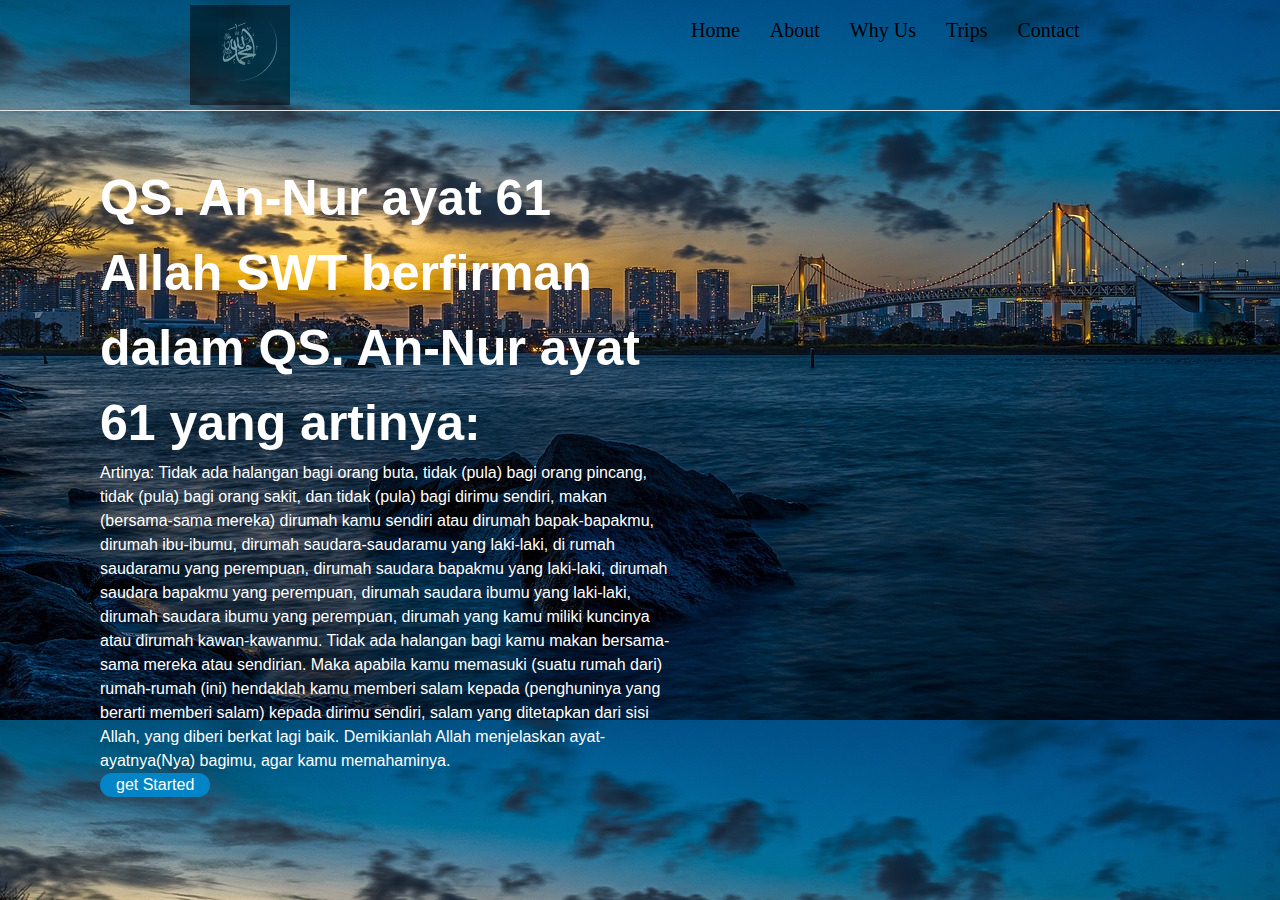
==== index.html @ 72489d8e "tugasyudha" ====
<!DOCTYPE html>
<html lang="en">
  <head>
    <meta charset="UTF-8" />
    <meta http-equiv="X-UA-Compatible" content="IE=edge" />
    <meta name="viewport" content="width=device-width, initial-scale=1.0" />
    <title>sakaki</title>
    <link rel="stylesheet" href="asset/css/style.css" />
    <script src="asset/js/taiwid.js"></script>
  </head>
  <body>
    <!-- Navbar -->
    <div class="navbar">
      <div>
        <div class="logo">
          <img src="asset/img/allah.swt.jpeg" width="100" height="30 " alt="" />
        </div>
      </div>
      <div class="navbar2">
        <div>Home</div>
        <div>About</div>
        <div>Why Us</div>
        <div>Trips</div>
        <div>Contact</div>
      </div>
    </div>
    <hr />
    <div class="content">
      <div class="content2">
        <h2>
          <b
            >QS. An-Nur ayat 61 Allah SWT berfirman dalam QS. An-Nur ayat 61
            yang artinya:</b
          >
        </h2>
      </div>
      <div class="text">
        Artinya: Tidak ada halangan bagi orang buta, tidak (pula) bagi orang
        pincang, tidak (pula) bagi orang sakit, dan tidak (pula) bagi dirimu
        sendiri, makan (bersama-sama mereka) dirumah kamu sendiri atau dirumah
        bapak-bapakmu, dirumah ibu-ibumu, dirumah saudara-saudaramu yang
        laki-laki, di rumah saudaramu yang perempuan, dirumah saudara bapakmu
        yang laki-laki, dirumah saudara bapakmu yang perempuan, dirumah saudara
        ibumu yang laki-laki, dirumah saudara ibumu yang perempuan, dirumah yang
        kamu miliki kuncinya atau dirumah kawan-kawanmu. Tidak ada halangan bagi
        kamu makan bersama-sama mereka atau sendirian. Maka apabila kamu
        memasuki (suatu rumah dari) rumah-rumah (ini) hendaklah kamu memberi
        salam kepada (penghuninya yang berarti memberi salam) kepada dirimu
        sendiri, salam yang ditetapkan dari sisi Allah, yang diberi berkat lagi
        baik. Demikianlah Allah menjelaskan ayat-ayatnya(Nya) bagimu, agar kamu
        memahaminya.
      </div>
      <div>
        <button
          class="bg-sky-600 hover:bg-sky-700 px-4 mx-0 rounded-full text-white font-thin"
        >
          <a href="https://tafsirweb.com/6189-surat-an-nur-ayat-61.html">
            get Started</a
          >
        </button>
      </div>
    </div>
  </body>
</html>
---- asset/css/style.css ----
/* CSS Home */
body{
    background-image: url("../img/tokyo.jpg");
    margin-right: auto;
    margin-left: auto;
    background-size: 100%;
}
.logo{
    opacity: 0.5;
    filter: alpha;
}
.navbar{
    display: flex;
    gap: 20px;
    padding: 5px 5px 5px 5px;
    font-family: 'Poppins';
    font-size: 14px;
    justify-content: space-around;
}

.navbar2{
    display: flex;
    gap: 30px;
    padding: 10px 10px 10px 10px;
    font-family: 'Poppins';
    font-size: 20px;
}

.content{
    display: grid;
    text-align: left;
    margin: 50px 600px 0px 100px;
    font-family: 'Segoe UI', Tahoma, Geneva, Verdana, sans-serif;
}

.content2{
    font-size: 50px;
    color: #ffffff;
}

.text{
    display: grid;
    font-family: 'Segoe UI', Tahoma, Geneva, Verdana, sans-serif;
    color: #ffffff;
}

button{
    margin-top: 10px;
    margin-bottom: auto;
}
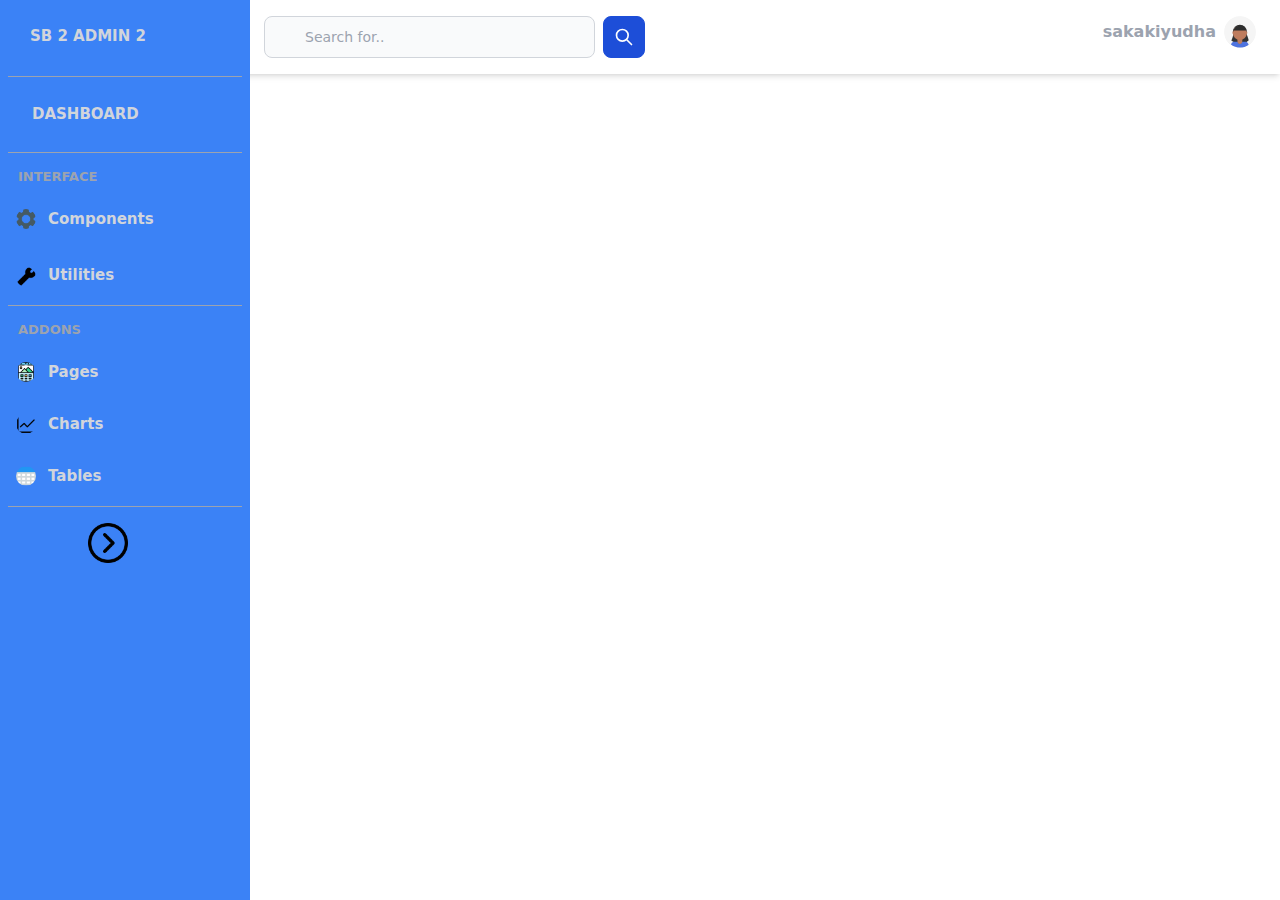
==== commit ea0c3a49: "sakakiyudha" ====
--- a/index.html
+++ b/index.html
@@ -1,64 +1,75 @@
+<!-- component -->
 <!DOCTYPE html>
-<html lang="en">
+<html>
   <head>
     <meta charset="UTF-8" />
-    <meta http-equiv="X-UA-Compatible" content="IE=edge" />
     <meta name="viewport" content="width=device-width, initial-scale=1.0" />
-    <title>sakaki</title>
-    <link rel="stylesheet" href="asset/css/style.css" />
-    <script src="asset/js/taiwid.js"></script>
+    <script src="./asset/js/tailwind.js"></script>
   </head>
   <body>
-    <!-- Navbar -->
-    <div class="navbar">
-      <div>
-        <div class="logo">
-          <img src="asset/img/allah.swt.jpeg" width="100" height="30 " alt="" />
+    <!-- sidebar -->
+    <div
+      class="sidebar fixed top-0 bottom-0 lg:left-0 p-2 w-[250px] overflow-y-auto text-center bg-blue-500">
+      <div class="text-white-100 text-xl">
+        <div class="p-2.5 mt-1 flex items-center">
+          <h1 class="font-bold text-gray-300 text-[15px] ml-3">SB 2 ADMIN 2</h1>
         </div>
+        <div class="my-4 bg-gray-400 h-[1px]"></div>
       </div>
-      <div class="navbar2">
-        <div>Home</div>
-        <div>About</div>
-        <div>Why Us</div>
-        <div>Trips</div>
-        <div>Contact</div>
+      <div
+        class="p-2.5 mt-3 flex items-center rounded-md px-4 duration-300 cursor-pointer hover:bg-blue-600 text-white">
+        <i class="bi bi-house-door-fill"></i>
+        <span class="text-[15px] ml-2 text-gray-300 font-bold">DASHBOARD</span>
       </div>
+      <div class="my-4 bg-gray-400 h-[1px]"></div>
+      <div class="text-white-100 text-xl">
+        <div class="p-2.5 mt-1 flex items-center">
+          <h1 class="font-bold text-gray-400 text-[13px] -mt-4">INTERFACE</h1>
+        </div>
+        <div class="p-2.4 mt-1 flex items-center">
+          <img class="h-5 w-5 rounded-2xl ml-2" src="./asset/img/gear.png" alt="Avatar">
+          <h1 class="font-bold text-gray-300 text-[15px] ml-3">Components</h1>
+        </div>
+        <div class="p-2.4 mt-4 flex items-center">
+          <img class="h-5 w-5 rounded-2xl ml-2 mt-4" src="./asset/img/wrench.png" alt="Avatar">
+          <h1 class="font-bold text-gray-300 text-[15px] ml-3 mt-3">Utilities</h1>
+        </div>
+        <div class="my-4 bg-gray-400 h-[1px]"></div>
+        <div class="p-2.5 mt-1 flex items-center">
+          <h1 class="font-bold text-gray-400 text-[13px] -mt-4">ADDONS</h1>
+        </div>
+        <div class="p-2.4 mt-1 flex items-center">
+          <img class="h-5 w-5 rounded-2xl ml-2" src="./asset/img/landing-page (1).png" alt="Avatar">
+          <h1 class="font-bold text-gray-300 text-[15px] ml-3">Pages</h1>
+        </div>
+        <div class="p-2.4 mt-6 flex items-center">
+          <img class="h-5 w-5 rounded-2xl ml-2" src="./asset/img/chart.png" alt="Avatar">
+          <h1 class="font-bold text-gray-300 text-[15px] ml-3">Charts</h1>
+        </div>
+        <div class="p-2.4 mt-6 flex items-center">
+          <img class="h-5 w-5 rounded-2xl ml-2" src="./asset/img/table.png" alt="Avatar">
+          <h1 class="font-bold text-gray-300 text-[15px] ml-3">Tables</h1>
+        </div>
+        <div class="my-4 bg-gray-400 h-[1px]"></div>
+        <img class="h-10 w-10 rounded-2xl ml-20" src="./asset/img/next.png" alt="Avatar">   
+      </div>
+      
     </div>
-    <hr />
-    <div class="content">
-      <div class="content2">
-        <h2>
-          <b
-            >QS. An-Nur ayat 61 Allah SWT berfirman dalam QS. An-Nur ayat 61
-            yang artinya:</b
-          >
-        </h2>
-      </div>
-      <div class="text">
-        Artinya: Tidak ada halangan bagi orang buta, tidak (pula) bagi orang
-        pincang, tidak (pula) bagi orang sakit, dan tidak (pula) bagi dirimu
-        sendiri, makan (bersama-sama mereka) dirumah kamu sendiri atau dirumah
-        bapak-bapakmu, dirumah ibu-ibumu, dirumah saudara-saudaramu yang
-        laki-laki, di rumah saudaramu yang perempuan, dirumah saudara bapakmu
-        yang laki-laki, dirumah saudara bapakmu yang perempuan, dirumah saudara
-        ibumu yang laki-laki, dirumah saudara ibumu yang perempuan, dirumah yang
-        kamu miliki kuncinya atau dirumah kawan-kawanmu. Tidak ada halangan bagi
-        kamu makan bersama-sama mereka atau sendirian. Maka apabila kamu
-        memasuki (suatu rumah dari) rumah-rumah (ini) hendaklah kamu memberi
-        salam kepada (penghuninya yang berarti memberi salam) kepada dirimu
-        sendiri, salam yang ditetapkan dari sisi Allah, yang diberi berkat lagi
-        baik. Demikianlah Allah menjelaskan ayat-ayatnya(Nya) bagimu, agar kamu
-        memahaminya.
-      </div>
-      <div>
-        <button
-          class="bg-sky-600 hover:bg-sky-700 px-4 mx-0 rounded-full text-white font-thin"
-        >
-          <a href="https://tafsirweb.com/6189-surat-an-nur-ayat-61.html">
-            get Started</a
-          >
+    <!-- navbar -->
+    <nav class="bg-white py-4 px-6 shadow-md">
+      <form class="flex ml-60">   
+        <div class="relative w-1/3">
+            <input type="text" id="simple-search" class="bg-gray-50 border border-gray-300 text-gray-900 text-sm rounded-lg focus:ring-blue-500 focus:border-blue-500 block w-full pl-10 p-2.5  dark:bg-gray-700 dark:border-gray-600 dark:placeholder-gray-400 dark:text-white dark:focus:ring-blue-500 dark:focus:border-blue-500" placeholder="Search for.." required>
+        </div>
+        <button type="submit" class="p-2.5 ml-2 text-sm font-medium text-white bg-blue-700 rounded-lg border border-blue-700 hover:bg-blue-800 focus:ring-4 focus:outline-none focus:ring-blue-300 dark:bg-blue-600 dark:hover:bg-blue-700 dark:focus:ring-blue-800">
+            <svg class="w-5 h-5" fill="none" stroke="currentColor" viewBox="0 0 24 24" xmlns="http://www.w3.org/2000/svg"><path stroke-linecap="round" stroke-linejoin="round" stroke-width="2" d="M21 21l-6-6m2-5a7 7 0 11-14 0 7 7 0 0114 0z"></path></svg>
+            <span class="sr-only">Search</span>
         </button>
-      </div>
-    </div>
+        <button class="flex ml-auto">
+          <span class="mt-1 font-semibold text-gray-400 mr-2">sakakiyudha</span>
+          <img class="w-8 h-8 rounded-full" src="./asset/img/undraw_profile_1.svg" alt="Avatar">
+          
+    </form>      
+    </nav>
   </body>
-</html>
+</html>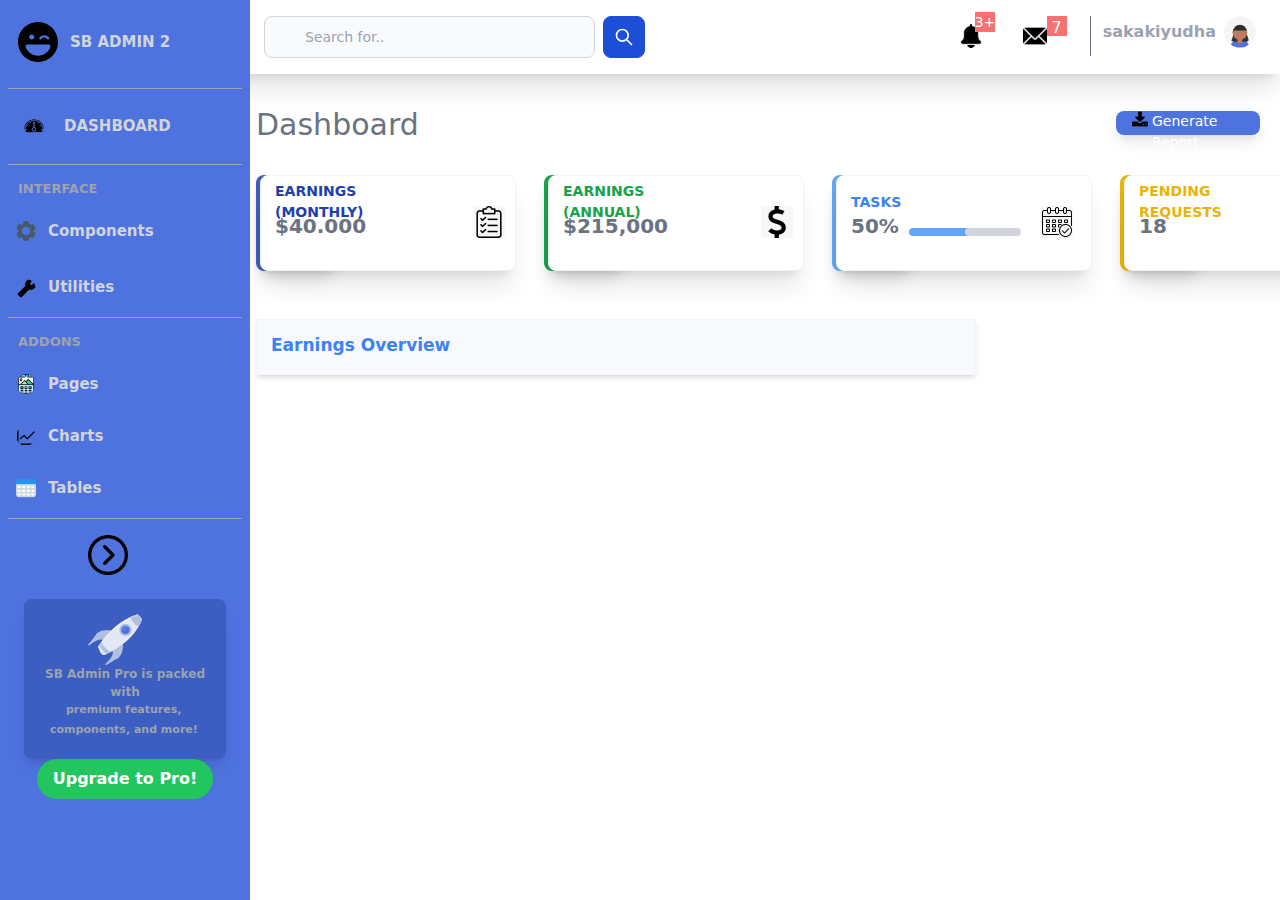
==== commit 36f05ed6: "sakaki" ====
--- a/index.html
+++ b/index.html
@@ -9,17 +9,19 @@
   <body>
     <!-- sidebar -->
     <div
-      class="sidebar fixed top-0 bottom-0 lg:left-0 p-2 w-[250px] overflow-y-auto text-center bg-blue-500">
+      class="sidebar fixed top-0 bottom-0 lg:left-0 p-2 w-[250px] overflow-y-auto text-center bg-[#4E73DF]">
       <div class="text-white-100 text-xl">
         <div class="p-2.5 mt-1 flex items-center">
-          <h1 class="font-bold text-gray-300 text-[15px] ml-3">SB 2 ADMIN 2</h1>
+          <svg class="h-10 w-10" xmlns="http://www.w3.org/2000/svg" viewBox="0 0 512 512"><path d="M256 512c141.4 0 256-114.6 256-256S397.4 0 256 0S0 114.6 0 256S114.6 512 256 512zM96.8 314.1c-3.8-13.7 7.4-26.1 21.6-26.1H393.6c14.2 0 25.5 12.4 21.6 26.1C396.2 382 332.1 432 256 432s-140.2-50-159.2-117.9zM208.4 192c0 17.7-14.3 32-32 32s-32-14.3-32-32s14.3-32 32-32s32 14.3 32 32zm92.4 25.6c-5.3 7.1-15.3 8.5-22.4 3.2s-8.5-15.3-3.2-22.4c30.4-40.5 91.2-40.5 121.6 0c5.3 7.1 3.9 17.1-3.2 22.4s-17.1 3.9-22.4-3.2c-17.6-23.5-52.8-23.5-70.4 0z" /></svg>
+          <h1 class="font-bold text-gray-300 text-[15px] ml-3">SB ADMIN 2</h1>
         </div>
         <div class="my-4 bg-gray-400 h-[1px]"></div>
       </div>
       <div
         class="p-2.5 mt-3 flex items-center rounded-md px-4 duration-300 cursor-pointer hover:bg-blue-600 text-white">
         <i class="bi bi-house-door-fill"></i>
-        <span class="text-[15px] ml-2 text-gray-300 font-bold">DASHBOARD</span>
+        <img class="h-5 w-5 rounded-2xl mr-5" src="./asset/img/gauge.png" alt="Avatar">
+        <span class="text-[15px] text-gray-300 font-bold mr-5">DASHBOARD</span>
       </div>
       <div class="my-4 bg-gray-400 h-[1px]"></div>
       <div class="text-white-100 text-xl">
@@ -47,16 +49,32 @@
           <h1 class="font-bold text-gray-300 text-[15px] ml-3">Charts</h1>
         </div>
         <div class="p-2.4 mt-6 flex items-center">
-          <img class="h-5 w-5 rounded-2xl ml-2" src="./asset/img/table.png" alt="Avatar">
+          <img class="h-5 w-5  ml-2" src="./asset/img/table.png" alt="Avatar">
           <h1 class="font-bold text-gray-300 text-[15px] ml-3">Tables</h1>
         </div>
         <div class="my-4 bg-gray-400 h-[1px]"></div>
         <img class="h-10 w-10 rounded-2xl ml-20" src="./asset/img/next.png" alt="Avatar">   
       </div>
-      
+      <div class="w-50 h-40 bg-[#3C5DC1] rounded-lg shadow-lg my-4 mx-4">
+        <div class="p-2.4 mt-6 flex items-center">
+        <img class="h-14 w-14 rounded-2xl ml-16 mt-3" src="./asset/img/undraw_rocket.svg" alt="Avatar">
+      </div>
+      <div class="p-2.5 mt-1 flex items-center">
+        <h1 class="font-bold text-gray-400 text-[12px] -mt-4">SB Admin Pro is packed with</h1>
+      </div>
+      <div class="p-2.5 mt-1 flex items-center">
+        <h1 class="font-bold text-gray-400 text-[11px] ml-8 -mt-7">premium features,</h1>
+      </div>
+      <div class="p-2.5 mt-1 flex items-center">
+        <h1 class="font-bold text-gray-400 text-[11px] ml-4 -mt-9">components, and more!</h1>
+      </div>
+      <button class="bg-green-500 hover:bg-green-700 text-white font-bold py-2 px-4 rounded-full">
+        Upgrade to Pro!
+      </button>
+      </div>
     </div>
     <!-- navbar -->
-    <nav class="bg-white py-4 px-6 shadow-md">
+    <nav class="bg-white py-4 px-6 shadow-xl">
       <form class="flex ml-60">   
         <div class="relative w-1/3">
             <input type="text" id="simple-search" class="bg-gray-50 border border-gray-300 text-gray-900 text-sm rounded-lg focus:ring-blue-500 focus:border-blue-500 block w-full pl-10 p-2.5  dark:bg-gray-700 dark:border-gray-600 dark:placeholder-gray-400 dark:text-white dark:focus:ring-blue-500 dark:focus:border-blue-500" placeholder="Search for.." required>
@@ -66,10 +84,77 @@
             <span class="sr-only">Search</span>
         </button>
         <button class="flex ml-auto">
+          <div class="relative">
+            <img src="./asset/img/bell.png" alt="Gambar pesan" class="w-6 h-6 mr-10 mt-2 ">
+            <div class="absolute -mt-9 ml-4 bg-red-400 text-white text-[14px] font-medium  h-5 w-5 ">3+</div>
+          </div>
+          <div class="relative">
+            <img src="./asset/img/email.png" alt="Gambar pesan" class="w-6 h-6 mr-14 mt-2 ">
+            <div class="absolute -mt-8 ml-6 bg-red-400 text-white font-medium  h-5 w-5 ">7</div>
+            <div class="h-10 w-10 -mt-8 ml-7 rotate-90 border-t border-gray-500"></div>
+          </div>
           <span class="mt-1 font-semibold text-gray-400 mr-2">sakakiyudha</span>
-          <img class="w-8 h-8 rounded-full" src="./asset/img/undraw_profile_1.svg" alt="Avatar">
-          
+          <img class="w-8 h-8 rounded-full" src="./asset/img/undraw_profile_1.svg" alt="Avatar"> 
     </form>      
     </nav>
+    <div class="ml-64 mt-7 text-gray-500 text-[30px]">
+      Dashboard
+      <div class="h-6 w-36 ml-auto -mt-9 bg-[#4E73DF] rounded-lg shadow-lg my-3 mx-5"> 
+        <img class="ml-4 w-4 h-4 "src="./asset/img/download-to-storage-drive.png" alt="icon"> 
+        <div class=" text-white text-[14px] -mt-4 ml-9">Generate Report</div>
+      </div>
+    </div>
+    <!-- dashbard -->
+    <div class="ml-64 mt-10 w-20 h-24 bg-[#3C5DC1] rounded-lg shadow-lg my-4 mx-4">
+      <div class="ml-1 mt-10 w-64 h-24 border border-gray-100 bg-white rounded-lg shadow-xl my-4 mx-4">
+        <div class="p-2.5 mt-5 flex items-center">
+          <h1 class="font-bold text-blue-800 text-[14px] ml-1 -mt-10">EARNINGS (MONTHLY)</h1>
+          <img class="w-8 h-8  ml-11" src="./asset/img/WhatsApp Image 2023-01-11 at 15.08.57.jpeg" alt="icom">
+        </div>
+        <div class="p-2.5 mt-6 flex items-center">
+          <h1 class="font-bold text-gray-500 text-[20px] ml-1 -mt-28">$40.000</h1>
+        </div>
+      </div> 
+      <div class="ml-72 -mt-10 w-20 h-24 bg-green-600 rounded-lg shadow-lg">
+        <div class="ml-1 -mt-28 mr- w-64 h-24 border border-gray-100 bg-white rounded-lg shadow-xl my-4 mx-4">
+          <div class="p-2.5 mt-5 flex items-center">
+            <h1 class="font-bold text-green-600 text-[14px] ml-1 -mt-10">EARNINGS (ANNUAL)</h1>
+            <img class="w-8 h-8  ml-11" src="./asset/img/WhatsApp Image 2023-01-11 at 15.08.53.jpeg" alt="icom">
+          </div>
+          <div class="p-2.5 mt-6 flex items-center">
+            <h1 class="font-bold text-gray-500 text-[20px] ml-1 -mt-28">$215,000</h1>
+          </div>
+        </div>
+        <div class="ml-72 -mt-10 w-20 h-24 bg-blue-400 rounded-lg shadow-lg">
+          <div class="ml-1 -mt-28 mr- w-64 h-24 border border-gray-100 bg-white rounded-lg shadow-xl my-4 mx-4">
+            <div class="p-2.5 mt-5 flex items-center">
+              <h1 class="font-bold text-blue-500 text-[14px] ml-1 -mt-10">TASKS</h1>
+              <div class="h-2 w-20 rounded-lg ml-2 mr-2 mt-5 bg-blue-400">
+                <div class="h-2 w-14 rounded-lg ml-14 mr-2 -mt-auto bg-gray-300"></div>
+              </div>
+              <img class="w-8 h-8  ml-11" src="./asset/img/WhatsApp Image 2023-01-11 at 15.08.58.jpeg" alt="icom">
+            </div>
+            <div class="p-2.5 mt-6 flex items-center">
+              <h1 class="font-bold text-gray-500 text-[20px] ml-1 -mt-28">50%</h1>
+            </div>
+          </div>
+          <div class="ml-72 -mt-10 w-20 h-24 bg-yellow-500 rounded-lg shadow-lg">
+            <div class="ml-1 -mt-28 w-60 h-24 border border-gray-100 bg-white rounded-lg shadow-xl my-4 mx-4">
+              <div class="p-2.5 mt-5 flex items-center">
+                <h1 class="font-bold text-yellow-500 text-[14px] ml-1 -mt-10">PENDING REQUESTS</h1>
+                <img class="w-8 h-8  ml-11" src="./asset/img/WhatsApp Image 2023-01-11 at 15.08.53 (1).jpeg" alt="icom">
+              </div>
+              <div class="p-2.5 mt-6 flex items-center">
+                <h1 class="font-bold text-gray-500 text-[20px] ml-1 -mt-28">18</h1>
+              </div>
+            </div>
+          </div>
+        </div>
+      </div>
+      <!-- body -->
+      <div class="h-14 w-[45rem] mt-12 border border-gray-100 shadow-md bg-[#F8F9FC] ">
+        <div class="p-2.5 mt-9 flex items-center">
+          <h1 class="font-bold text-blue-500 text-[17px] ml-1 -mt-10">Earnings Overview</h1>
+      </div>
   </body>
 </html>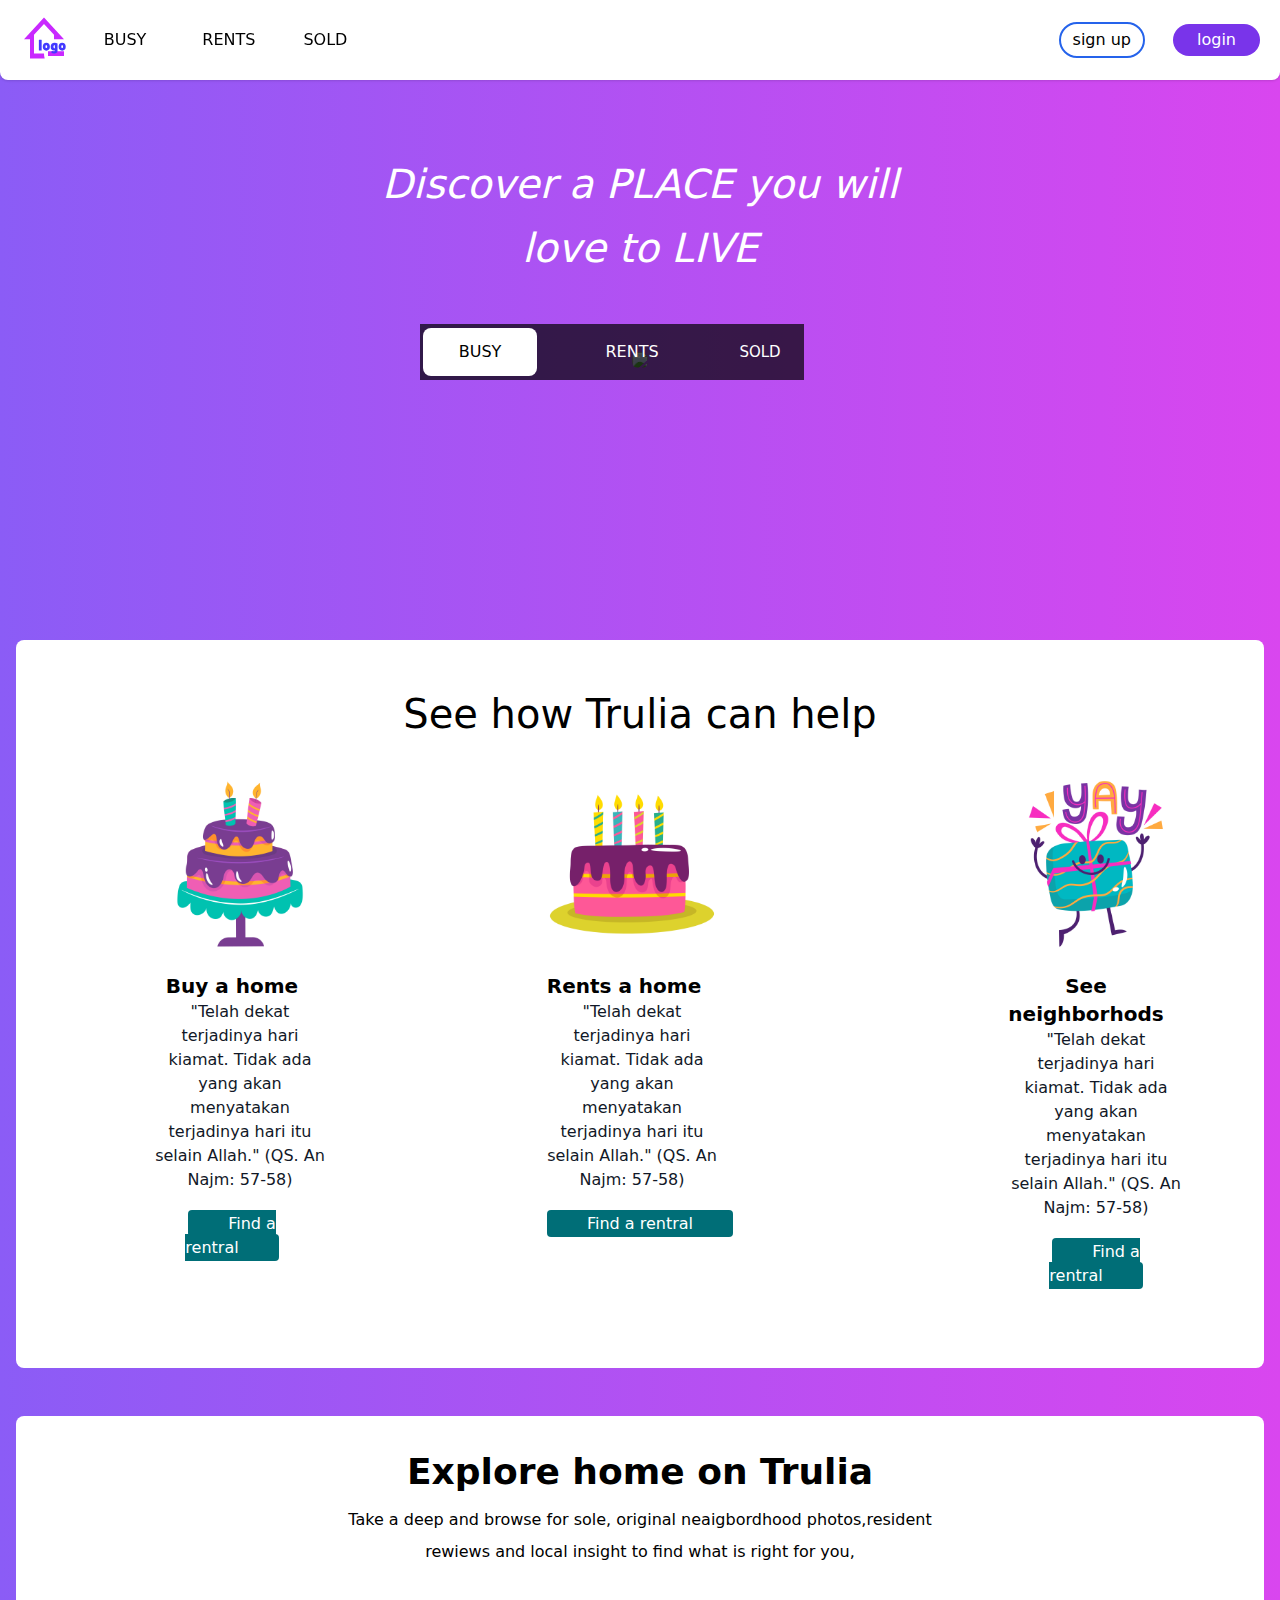
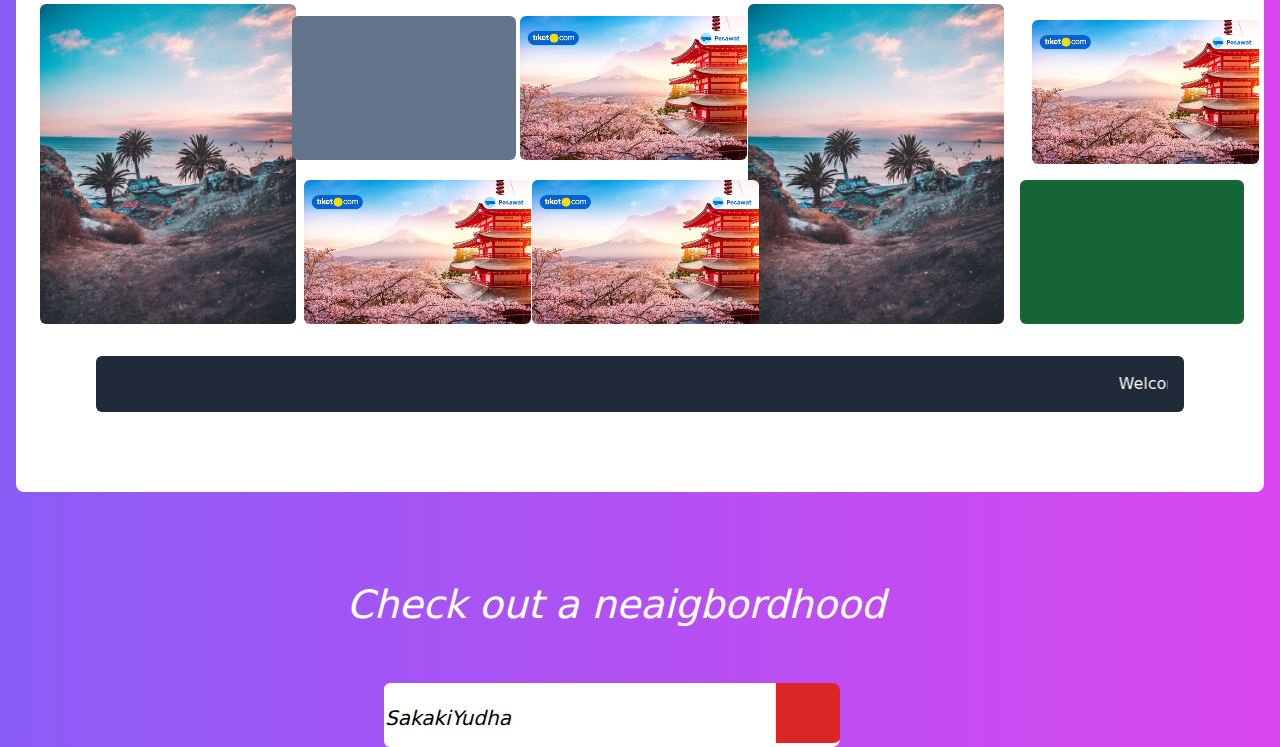
==== commit e521c60f: "sakakiyudha" ====
--- a/index.html
+++ b/index.html
@@ -5,156 +5,139 @@
     <meta charset="UTF-8" />
     <meta name="viewport" content="width=device-width, initial-scale=1.0" />
     <script src="./asset/js/tailwind.js"></script>
+    <link rel="stylesheet" href="./asset/css/style.css">
   </head>
-  <body>
-    <!-- sidebar -->
-    <div
-      class="sidebar fixed top-0 bottom-0 lg:left-0 p-2 w-[250px] overflow-y-auto text-center bg-[#4E73DF]">
-      <div class="text-white-100 text-xl">
-        <div class="p-2.5 mt-1 flex items-center">
-          <svg class="h-10 w-10" xmlns="http://www.w3.org/2000/svg" viewBox="0 0 512 512"><path d="M256 512c141.4 0 256-114.6 256-256S397.4 0 256 0S0 114.6 0 256S114.6 512 256 512zM96.8 314.1c-3.8-13.7 7.4-26.1 21.6-26.1H393.6c14.2 0 25.5 12.4 21.6 26.1C396.2 382 332.1 432 256 432s-140.2-50-159.2-117.9zM208.4 192c0 17.7-14.3 32-32 32s-32-14.3-32-32s14.3-32 32-32s32 14.3 32 32zm92.4 25.6c-5.3 7.1-15.3 8.5-22.4 3.2s-8.5-15.3-3.2-22.4c30.4-40.5 91.2-40.5 121.6 0c5.3 7.1 3.9 17.1-3.2 22.4s-17.1 3.9-22.4-3.2c-17.6-23.5-52.8-23.5-70.4 0z" /></svg>
-          <h1 class="font-bold text-gray-300 text-[15px] ml-3">SB ADMIN 2</h1>
+  <body class="bg-gradient-to-r from-violet-500 to-fuchsia-500">
+    <nav class="p-5 shadow md:flex md:items-center md:justify-between bg-white rounded-b-lg h-20 grid grid-cols-12 ">
+      <div class="col-span-2 flex justify-between items-center saturate-200">
+        <img class="h-14 inline" src="./asset/img/mdi_home-minus-outlinedajjal.svg" alt="Logo" class="ml-9">
+        <div class="md:flex md:items-center z-[-1] md:z-auto md:static absolute bg-white w-full left-0 md:w-auto md:py-0 py-4 md:pl-0 pl-7 md:opacity-100 opacity-0 top-[-400px] transition-all ease-in duration-500">
+        <a href="#" class="text-black ml-9 ">BUSY</a>
+        <a href="#" class="text-black ml-14 ">RENTS</a>
+        <a href="#" class="text-black ml-12">SOLD</a>
+      </div>
+      </div>
+      <div class="md:flex md:items-center z-[-1] md:z-auto md:static absolute bg-white w-full left-0 md:w-auto md:py-0 py-4 md:pl-0 pl-7">
+        <a href="#" class="border-2 px-3 py-1 rounded-full border-blue-600 mr-7">sign up</a>
+        <a class="bg-[#7934ea] text-white px-6 py-1 rounded-full">login</a>
+      </div>
+    </nav>
+      <div class="grid grid-cols-1 gap-4">
+        <div class="col-span-1">
+          <div class="relative mt-28 flex items-center justify-center h-60 pl-4 px-4 ">
+            <img src="./asset/img/Rectangle 4ICON.svg" class="rounded-md mt-24 ">
+            <div class="absolute flex items-center sm:text-left -mt-64 justify-center">
+              <p class="text-center text-white text-[40px] font-medium  italic">Discover a PLACE you will</p>
+            </div>
+            <div class="absolute flex items-center -mt-32 justify-center">
+              <p class="text-center text-white text-[40px] font-medium italic"> love to LIVE</p>
+            </div>
+            <div class="absolute flex items-center w-96 h-14 bg-black opacity-70 mt-20 px-20 p mr-14  ">
+            </div>
+            <div class="absolute flex items-center mr-48 mt-20">
+              <div class="text-black/100 bg-white/100 rounded-lg px-9 py-3 font-medium mr-32 ">BUSY</div>
+            </div>
+            <div class="absolute flex items-center mr-52 mt-20">
+              <div class="text-white ml-48">RENTS</div>
+            </div>
+            <div class="absolute flex items-center mr-36 mt-20">
+              <div class="text-white text-[15px] ml-96">SOLD</div>
         </div>
-        <div class="my-4 bg-gray-400 h-[1px]"></div>
       </div>
-      <div
-        class="p-2.5 mt-3 flex items-center rounded-md px-4 duration-300 cursor-pointer hover:bg-blue-600 text-white">
-        <i class="bi bi-house-door-fill"></i>
-        <img class="h-5 w-5 rounded-2xl mr-5" src="./asset/img/gauge.png" alt="Avatar">
-        <span class="text-[15px] text-gray-300 font-bold mr-5">DASHBOARD</span>
       </div>
-      <div class="my-4 bg-gray-400 h-[1px]"></div>
-      <div class="text-white-100 text-xl">
-        <div class="p-2.5 mt-1 flex items-center">
-          <h1 class="font-bold text-gray-400 text-[13px] -mt-4">INTERFACE</h1>
-        </div>
-        <div class="p-2.4 mt-1 flex items-center">
-          <img class="h-5 w-5 rounded-2xl ml-2" src="./asset/img/gear.png" alt="Avatar">
-          <h1 class="font-bold text-gray-300 text-[15px] ml-3">Components</h1>
-        </div>
-        <div class="p-2.4 mt-4 flex items-center">
-          <img class="h-5 w-5 rounded-2xl ml-2 mt-4" src="./asset/img/wrench.png" alt="Avatar">
-          <h1 class="font-bold text-gray-300 text-[15px] ml-3 mt-3">Utilities</h1>
-        </div>
-        <div class="my-4 bg-gray-400 h-[1px]"></div>
-        <div class="p-2.5 mt-1 flex items-center">
-          <h1 class="font-bold text-gray-400 text-[13px] -mt-4">ADDONS</h1>
-        </div>
-        <div class="p-2.4 mt-1 flex items-center">
-          <img class="h-5 w-5 rounded-2xl ml-2" src="./asset/img/landing-page (1).png" alt="Avatar">
-          <h1 class="font-bold text-gray-300 text-[15px] ml-3">Pages</h1>
-        </div>
-        <div class="p-2.4 mt-6 flex items-center">
-          <img class="h-5 w-5 rounded-2xl ml-2" src="./asset/img/chart.png" alt="Avatar">
-          <h1 class="font-bold text-gray-300 text-[15px] ml-3">Charts</h1>
-        </div>
-        <div class="p-2.4 mt-6 flex items-center">
-          <img class="h-5 w-5  ml-2" src="./asset/img/table.png" alt="Avatar">
-          <h1 class="font-bold text-gray-300 text-[15px] ml-3">Tables</h1>
-        </div>
-        <div class="my-4 bg-gray-400 h-[1px]"></div>
-        <img class="h-10 w-10 rounded-2xl ml-20" src="./asset/img/next.png" alt="Avatar">   
       </div>
-      <div class="w-50 h-40 bg-[#3C5DC1] rounded-lg shadow-lg my-4 mx-4">
-        <div class="p-2.4 mt-6 flex items-center">
-        <img class="h-14 w-14 rounded-2xl ml-16 mt-3" src="./asset/img/undraw_rocket.svg" alt="Avatar">
-      </div>
-      <div class="p-2.5 mt-1 flex items-center">
-        <h1 class="font-bold text-gray-400 text-[12px] -mt-4">SB Admin Pro is packed with</h1>
-      </div>
-      <div class="p-2.5 mt-1 flex items-center">
-        <h1 class="font-bold text-gray-400 text-[11px] ml-8 -mt-7">premium features,</h1>
-      </div>
-      <div class="p-2.5 mt-1 flex items-center">
-        <h1 class="font-bold text-gray-400 text-[11px] ml-4 -mt-9">components, and more!</h1>
-      </div>
-      <button class="bg-green-500 hover:bg-green-700 text-white font-bold py-2 px-4 rounded-full">
-        Upgrade to Pro!
-      </button>
-      </div>
-    </div>
-    <!-- navbar -->
-    <nav class="bg-white py-4 px-6 shadow-xl">
-      <form class="flex ml-60">   
-        <div class="relative w-1/3">
-            <input type="text" id="simple-search" class="bg-gray-50 border border-gray-300 text-gray-900 text-sm rounded-lg focus:ring-blue-500 focus:border-blue-500 block w-full pl-10 p-2.5  dark:bg-gray-700 dark:border-gray-600 dark:placeholder-gray-400 dark:text-white dark:focus:ring-blue-500 dark:focus:border-blue-500" placeholder="Search for.." required>
-        </div>
-        <button type="submit" class="p-2.5 ml-2 text-sm font-medium text-white bg-blue-700 rounded-lg border border-blue-700 hover:bg-blue-800 focus:ring-4 focus:outline-none focus:ring-blue-300 dark:bg-blue-600 dark:hover:bg-blue-700 dark:focus:ring-blue-800">
-            <svg class="w-5 h-5" fill="none" stroke="currentColor" viewBox="0 0 24 24" xmlns="http://www.w3.org/2000/svg"><path stroke-linecap="round" stroke-linejoin="round" stroke-width="2" d="M21 21l-6-6m2-5a7 7 0 11-14 0 7 7 0 0114 0z"></path></svg>
-            <span class="sr-only">Search</span>
-        </button>
-        <button class="flex ml-auto">
-          <div class="relative">
-            <img src="./asset/img/bell.png" alt="Gambar pesan" class="w-6 h-6 mr-10 mt-2 ">
-            <div class="absolute -mt-9 ml-4 bg-red-400 text-white text-[14px] font-medium  h-5 w-5 ">3+</div>
-          </div>
-          <div class="relative">
-            <img src="./asset/img/email.png" alt="Gambar pesan" class="w-6 h-6 mr-14 mt-2 ">
-            <div class="absolute -mt-8 ml-6 bg-red-400 text-white font-medium  h-5 w-5 ">7</div>
-            <div class="h-10 w-10 -mt-8 ml-7 rotate-90 border-t border-gray-500"></div>
-          </div>
-          <span class="mt-1 font-semibold text-gray-400 mr-2">sakakiyudha</span>
-          <img class="w-8 h-8 rounded-full" src="./asset/img/undraw_profile_1.svg" alt="Avatar"> 
-    </form>      
-    </nav>
-    <div class="ml-64 mt-7 text-gray-500 text-[30px]">
-      Dashboard
-      <div class="h-6 w-36 ml-auto -mt-9 bg-[#4E73DF] rounded-lg shadow-lg my-3 mx-5"> 
-        <img class="ml-4 w-4 h-4 "src="./asset/img/download-to-storage-drive.png" alt="icon"> 
-        <div class=" text-white text-[14px] -mt-4 ml-9">Generate Report</div>
-      </div>
-    </div>
-    <!-- dashbard -->
-    <div class="ml-64 mt-10 w-20 h-24 bg-[#3C5DC1] rounded-lg shadow-lg my-4 mx-4">
-      <div class="ml-1 mt-10 w-64 h-24 border border-gray-100 bg-white rounded-lg shadow-xl my-4 mx-4">
-        <div class="p-2.5 mt-5 flex items-center">
-          <h1 class="font-bold text-blue-800 text-[14px] ml-1 -mt-10">EARNINGS (MONTHLY)</h1>
-          <img class="w-8 h-8  ml-11" src="./asset/img/WhatsApp Image 2023-01-11 at 15.08.57.jpeg" alt="icom">
-        </div>
-        <div class="p-2.5 mt-6 flex items-center">
-          <h1 class="font-bold text-gray-500 text-[20px] ml-1 -mt-28">$40.000</h1>
-        </div>
-      </div> 
-      <div class="ml-72 -mt-10 w-20 h-24 bg-green-600 rounded-lg shadow-lg">
-        <div class="ml-1 -mt-28 mr- w-64 h-24 border border-gray-100 bg-white rounded-lg shadow-xl my-4 mx-4">
-          <div class="p-2.5 mt-5 flex items-center">
-            <h1 class="font-bold text-green-600 text-[14px] ml-1 -mt-10">EARNINGS (ANNUAL)</h1>
-            <img class="w-8 h-8  ml-11" src="./asset/img/WhatsApp Image 2023-01-11 at 15.08.53.jpeg" alt="icom">
-          </div>
-          <div class="p-2.5 mt-6 flex items-center">
-            <h1 class="font-bold text-gray-500 text-[20px] ml-1 -mt-28">$215,000</h1>
-          </div>
-        </div>
-        <div class="ml-72 -mt-10 w-20 h-24 bg-blue-400 rounded-lg shadow-lg">
-          <div class="ml-1 -mt-28 mr- w-64 h-24 border border-gray-100 bg-white rounded-lg shadow-xl my-4 mx-4">
-            <div class="p-2.5 mt-5 flex items-center">
-              <h1 class="font-bold text-blue-500 text-[14px] ml-1 -mt-10">TASKS</h1>
-              <div class="h-2 w-20 rounded-lg ml-2 mr-2 mt-5 bg-blue-400">
-                <div class="h-2 w-14 rounded-lg ml-14 mr-2 -mt-auto bg-gray-300"></div>
+      <div class="grid grid-cols-1 pt-44 mt-8 pr-4 pl-4 w-full">
+        <div class="bg-white p-20 rounded-lg min-h-full">
+          <div class="flex items-center rounded-lg justify-center -mt-9 text-[40px] font-medium">See how Trulia can help</div>
+          <div class="grid grid-cols-3 gap-4">
+            <div class="col-span-1 ml-14 pr-10 mt-8">
+              <img src="./asset/img/birthday-cake (1).png" class="w-44 h-44  object-cover">
+              <div class="flex flex-col text-center">
+                <div class="mt-5">
+                  <h1 class="text-xl font-bold text-black mr-24">Buy a home</h1>
+                  <p class="text-gray-900 mr-20">"Telah dekat terjadinya hari kiamat. Tidak ada yang akan menyatakan terjadinya hari itu selain Allah." (QS. An Najm: 57-58)</p>
+                  <div class="mt-5 mr-24">
+                    <a class="bg-[#006e77]  text-white px-10 py-1 rounded">Find a rentral</a>
+                  </div>
+                </div>
               </div>
-              <img class="w-8 h-8  ml-11" src="./asset/img/WhatsApp Image 2023-01-11 at 15.08.58.jpeg" alt="icom">
             </div>
-            <div class="p-2.5 mt-6 flex items-center">
-              <h1 class="font-bold text-gray-500 text-[20px] ml-1 -mt-28">50%</h1>
+            <div class="col-span-1 pl-20 mt-8">
+              <img src="./asset/img/birthday-cake.png" class="w-44 h-44 object-cover">
+              <div class="flex flex-col text-center">
+                <div class="mt-5">
+                  <h1 class="text-xl font-bold text-black mr-28">Rents a home</h1>
+                  <p class="text-gray-900 mr-24">"Telah dekat terjadinya hari kiamat. Tidak ada yang akan menyatakan terjadinya hari itu selain Allah." (QS. An Najm: 57-58)</p>
+                  <div class="mt-5 mr-20">
+                  <a class="bg-[#006e77]  text-white px-10 py-1 rounded">Find a rentral</a>
+                </div>
+                </div>
+              </div>
             </div>
-          </div>
-          <div class="ml-72 -mt-10 w-20 h-24 bg-yellow-500 rounded-lg shadow-lg">
-            <div class="ml-1 -mt-28 w-60 h-24 border border-gray-100 bg-white rounded-lg shadow-xl my-4 mx-4">
-              <div class="p-2.5 mt-5 flex items-center">
-                <h1 class="font-bold text-yellow-500 text-[14px] ml-1 -mt-10">PENDING REQUESTS</h1>
-                <img class="w-8 h-8  ml-11" src="./asset/img/WhatsApp Image 2023-01-11 at 15.08.53 (1).jpeg" alt="icom">
-              </div>
-              <div class="p-2.5 mt-6 flex items-center">
-                <h1 class="font-bold text-gray-500 text-[20px] ml-1 -mt-28">18</h1>
+            <div class="col-span-1 pl-44 mt-8">
+              <img src="./asset/img/gift.png" class="w-44 h-44 object-cover">
+              <div class="flex flex-col text-center">
+                <div class="mt-5">
+                  <h1 class="text-xl font-bold text-black mr-5">See neighborhods</h1>
+                  <p class="text-gray-900 ">"Telah dekat terjadinya hari kiamat. Tidak ada yang akan menyatakan terjadinya hari itu selain Allah." (QS. An Najm: 57-58)</p>
+                  <div class="mt-5 ">
+                  <a class="bg-[#006e77]  text-white px-10 py-1 rounded">Find a rentral</a>
+                </div>
               </div>
             </div>
           </div>
+          </div>
         </div>
       </div>
-      <!-- body -->
-      <div class="h-14 w-[45rem] mt-12 border border-gray-100 shadow-md bg-[#F8F9FC] ">
-        <div class="p-2.5 mt-9 flex items-center">
-          <h1 class="font-bold text-blue-500 text-[17px] ml-1 -mt-10">Earnings Overview</h1>
-      </div>
+      <div class="grid grid-cols-1 pt-44 -mt-32 pr-4 pl-4 pb-10 w-full">
+        <div class="bg-white p-20 rounded-lg min-h-full justify-center text-center">
+          <div class="text">        
+            <div class="font-bold text-4xl -mt-11">Explore home on Trulia</div>
+            <div class="text mt-4">
+              Take a deep and browse for sole, original neaigbordhood photos,resident
+            </div>
+            <div class="text mt-2">
+              rewiews and local insight to find what is right for you,
+            </div>
+            <div class="grid grid-cols-8 mt-10 gap-4">
+              <div class="col-span-2">
+                <img src="./asset/img/1.jpeg" alt="image1" class="rounded-md -ml-14 h-80">
+              </div>
+              <div class="col-span-2 bg-slate-500 w-56 h-36 mt-3 rounded-md -ml-20">
+                <!-- text -->
+              </div>
+              <div class="col-span-2 w-64 h-44 rounded-md mt-3">
+                <img src="./asset/img/3.jpg" alt="image2" class="rounded-md -ml-32 h-36">
+              </div>
+              <div class="col-span-2">
+                <img src="./asset/img/1.jpeg" alt="image3" class="rounded-md -ml-44 h-80">
+              </div>              
+              <div class="col-span-2 w-64 h-44 -mt-40 ml-72">
+                <img src="./asset/img/3.jpg" alt="image6" class="rounded-md -ml-20 h-36">
+              </div>
+              <div class="col-span-2 w-64 h-44 -mt-40 ml-72">
+                <img src="./asset/img/3.jpg" alt="image6" class="rounded-md -ml-32 h-36">
+              </div>
+              <div class="col-span-2 w-64 h-44 -mt-80 ml-72">
+                <img src="./asset/img/3.jpg" alt="image6" class="rounded-md ml-24 h-36">
+              </div>
+              <div class="col-span-2 bg-green-800 w-56 h-36 -mt-40 rounded-md ml-24">
+                <!-- text -->
+              </div>
+            </div>
+            </div>
+            <div class="bg-gray-800 text-white p-4 flex justify-center rounded-md">
+              <marquee>Welcome to my website "Sakakiyudha" whatsapp : 083148724196, ig: sakakiyudha, gmail : sakakiyudha@gnail.com, akun mobile legend : xtm 704 soebang, hero : yve.1.subang natan.1.subang.melisa.1.subang, status : kepo ah</marquee>
+            </div>
+          </div>
+        </div>
+              <p class="text-center text-white text-[39px] mt-11 font-medium mr-12 italic">Check out a neaigbordhood</p>
+            </div>
+            <div class="grid grid-cols-12 ml-96 mt-12">
+              <div class="col-span-6 bg-white h-16 rounded-md">
+                <p class="text-center text-black text-[20px] mt-5 mr-80 font-medium italic">SakakiYudha</p>
+              </div>
+              <div class="col-span-6 bg-red-600 rounded-r-lg h-16 w-16 -ml-14 border-b-4 border-white"></div>
+            </div>
   </body>
-</html>+</html>
--- a/asset/css/style.css
+++ b/asset/css/style.css
@@ -0,0 +1,15 @@
+.text-blink {
+    animation: color-change 1s linear infinite;
+}
+
+@keyframes color-change {
+  0% {
+    color: red;
+  }
+  50% {
+    color: yellow;
+  }
+  100% {
+    color: red;
+  }
+}
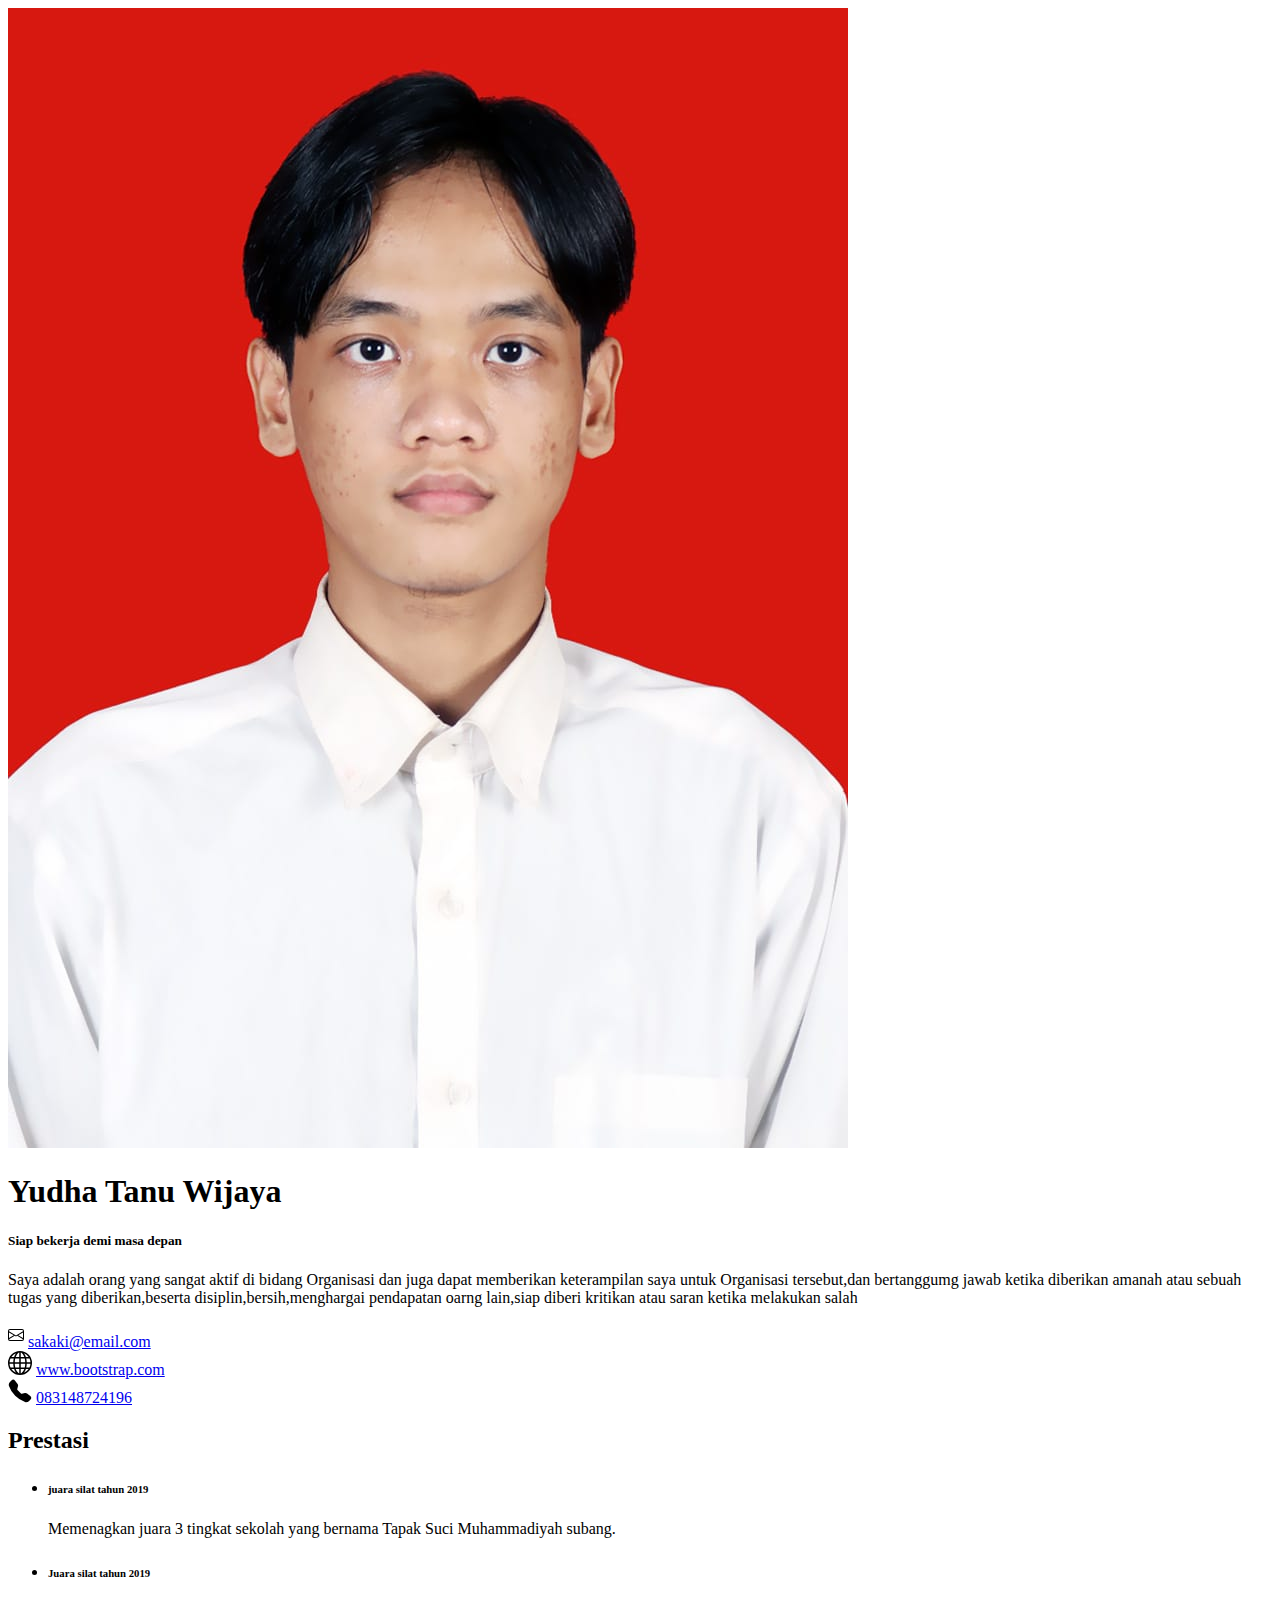
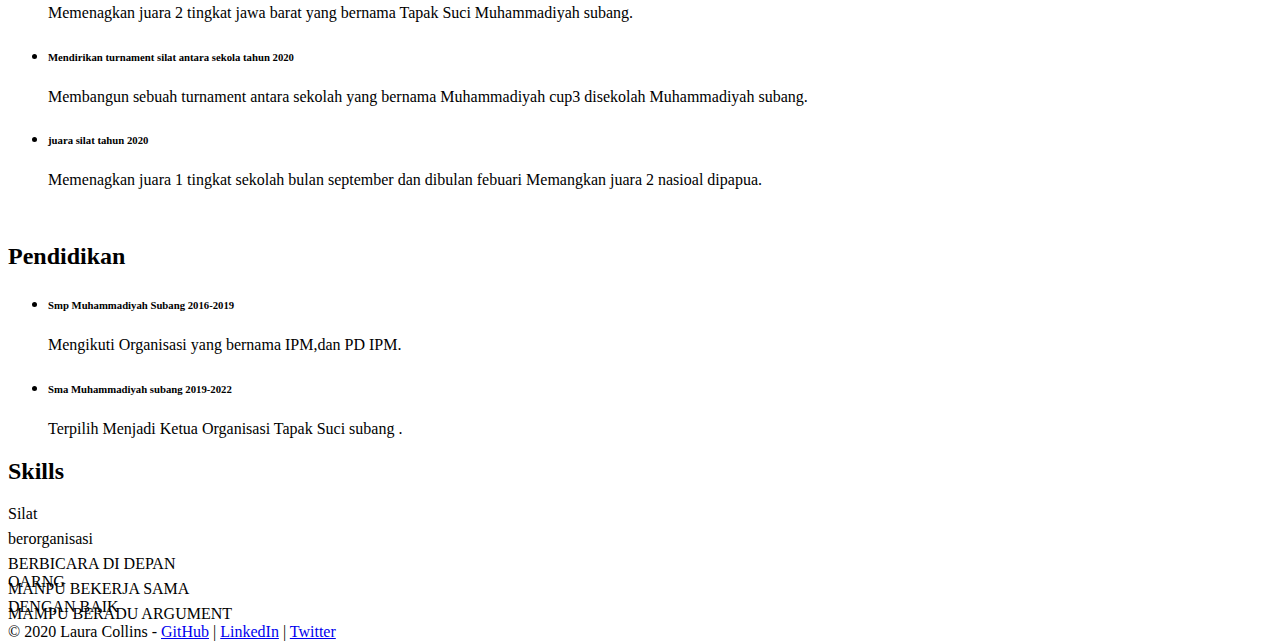
==== commit 3319843e: "cv-aplikasi menejemen" ====
--- a/index.html
+++ b/index.html
@@ -1,143 +1,116 @@
-<!-- component -->
 <!DOCTYPE html>
-<html>
+<html lang="en">
   <head>
     <meta charset="UTF-8" />
-    <meta name="viewport" content="width=device-width, initial-scale=1.0" />
-    <script src="./asset/js/tailwind.js"></script>
-    <link rel="stylesheet" href="./asset/css/style.css">
+    <meta name="viewport" content="width=device-width, initial-scale=1">
+    <title>Bootstrap Resume</title>   
+    <link rel="stylesheet" href="https://stackpath.bootstrapcdn.com/bootstrap/5.0.0-alpha1/css/bootstrap.min.css" integrity="sha384-r4NyP46KrjDleawBgD5tp8Y7UzmLA05oM1iAEQ17CSuDqnUK2+k9luXQOfXJCJ4I" crossorigin="anonymous">
   </head>
-  <body class="bg-gradient-to-r from-violet-500 to-fuchsia-500">
-    <nav class="p-5 shadow md:flex md:items-center md:justify-between bg-white rounded-b-lg h-20 grid grid-cols-12 ">
-      <div class="col-span-2 flex justify-between items-center saturate-200">
-        <img class="h-14 inline" src="./asset/img/mdi_home-minus-outlinedajjal.svg" alt="Logo" class="ml-9">
-        <div class="md:flex md:items-center z-[-1] md:z-auto md:static absolute bg-white w-full left-0 md:w-auto md:py-0 py-4 md:pl-0 pl-7 md:opacity-100 opacity-0 top-[-400px] transition-all ease-in duration-500">
-        <a href="#" class="text-black ml-9 ">BUSY</a>
-        <a href="#" class="text-black ml-14 ">RENTS</a>
-        <a href="#" class="text-black ml-12">SOLD</a>
-      </div>
-      </div>
-      <div class="md:flex md:items-center z-[-1] md:z-auto md:static absolute bg-white w-full left-0 md:w-auto md:py-0 py-4 md:pl-0 pl-7">
-        <a href="#" class="border-2 px-3 py-1 rounded-full border-blue-600 mr-7">sign up</a>
-        <a class="bg-[#7934ea] text-white px-6 py-1 rounded-full">login</a>
-      </div>
-    </nav>
-      <div class="grid grid-cols-1 gap-4">
-        <div class="col-span-1">
-          <div class="relative mt-28 flex items-center justify-center h-60 pl-4 px-4 ">
-            <img src="./asset/img/Rectangle 4ICON.svg" class="rounded-md mt-24 ">
-            <div class="absolute flex items-center sm:text-left -mt-64 justify-center">
-              <p class="text-center text-white text-[40px] font-medium  italic">Discover a PLACE you will</p>
+  <body> 
+    <header class="bg-primary bg-gradient text-white py-5">
+        <div class="container">
+          <div class="row">
+            <div class="col-md-2 text-left text-md-center mb-1  ">
+              <img class="rounded-circle img-fluid" src="yudha.jpg" alt="Profile Photo" />
             </div>
-            <div class="absolute flex items-center -mt-32 justify-center">
-              <p class="text-center text-white text-[40px] font-medium italic"> love to LIVE</p>
-            </div>
-            <div class="absolute flex items-center w-96 h-14 bg-black opacity-70 mt-20 px-20 p mr-14  ">
-            </div>
-            <div class="absolute flex items-center mr-48 mt-20">
-              <div class="text-black/100 bg-white/100 rounded-lg px-9 py-3 font-medium mr-32 ">BUSY</div>
-            </div>
-            <div class="absolute flex items-center mr-52 mt-20">
-              <div class="text-white ml-48">RENTS</div>
-            </div>
-            <div class="absolute flex items-center mr-36 mt-20">
-              <div class="text-white text-[15px] ml-96">SOLD</div>
+            <div class="col-md-8">
+              <h1>Yudha Tanu Wijaya</h1>
+              <h5>Siap bekerja demi masa depan</h5>
+              <p class="border-top pt-3">Saya adalah orang yang sangat aktif di bidang Organisasi dan juga dapat memberikan keterampilan saya untuk Organisasi tersebut,dan bertanggumg jawab ketika diberikan amanah atau sebuah tugas yang diberikan,beserta disiplin,bersih,menghargai pendapatan oarng lain,siap diberi kritikan atau saran ketika melakukan salah</p>
+            </div>       
+          </div>        
         </div>
-      </div>
-      </div>
-      </div>
-      <div class="grid grid-cols-1 pt-44 mt-8 pr-4 pl-4 w-full">
-        <div class="bg-white p-20 rounded-lg min-h-full">
-          <div class="flex items-center rounded-lg justify-center -mt-9 text-[40px] font-medium">See how Trulia can help</div>
-          <div class="grid grid-cols-3 gap-4">
-            <div class="col-span-1 ml-14 pr-10 mt-8">
-              <img src="./asset/img/birthday-cake (1).png" class="w-44 h-44  object-cover">
-              <div class="flex flex-col text-center">
-                <div class="mt-5">
-                  <h1 class="text-xl font-bold text-black mr-24">Buy a home</h1>
-                  <p class="text-gray-900 mr-20">"Telah dekat terjadinya hari kiamat. Tidak ada yang akan menyatakan terjadinya hari itu selain Allah." (QS. An Najm: 57-58)</p>
-                  <div class="mt-5 mr-24">
-                    <a class="bg-[#006e77]  text-white px-10 py-1 rounded">Find a rentral</a>
-                  </div>
-                </div>
-              </div>
-            </div>
-            <div class="col-span-1 pl-20 mt-8">
-              <img src="./asset/img/birthday-cake.png" class="w-44 h-44 object-cover">
-              <div class="flex flex-col text-center">
-                <div class="mt-5">
-                  <h1 class="text-xl font-bold text-black mr-28">Rents a home</h1>
-                  <p class="text-gray-900 mr-24">"Telah dekat terjadinya hari kiamat. Tidak ada yang akan menyatakan terjadinya hari itu selain Allah." (QS. An Najm: 57-58)</p>
-                  <div class="mt-5 mr-20">
-                  <a class="bg-[#006e77]  text-white px-10 py-1 rounded">Find a rentral</a>
-                </div>
-                </div>
-              </div>
-            </div>
-            <div class="col-span-1 pl-44 mt-8">
-              <img src="./asset/img/gift.png" class="w-44 h-44 object-cover">
-              <div class="flex flex-col text-center">
-                <div class="mt-5">
-                  <h1 class="text-xl font-bold text-black mr-5">See neighborhods</h1>
-                  <p class="text-gray-900 ">"Telah dekat terjadinya hari kiamat. Tidak ada yang akan menyatakan terjadinya hari itu selain Allah." (QS. An Najm: 57-58)</p>
-                  <div class="mt-5 ">
-                  <a class="bg-[#006e77]  text-white px-10 py-1 rounded">Find a rentral</a>
-                </div>
-              </div>
-            </div>
-          </div>
+      </header>
+      <nav class="bg-dark text-white-50 mb-5">
+        <div class="container">
+         <div class="row p-2">
+           <div class="col-md pb-2 pb-md-0">
+              <svg width="1em" height="1.5em" viewBox="0 0 16 16" class="bi bi-envelope" fill="currentColor" xmlns="http://www.w3.org/2000/svg">
+                <path fill-rule="evenodd" d="M0 4a2 2 0 0 1 2-2h12a2 2 0 0 1 2 2v8a2 2 0 0 1-2 2H2a2 2 0 0 1-2-2V4zm2-1a1 1 0 0 0-1 1v.217l7 4.2 7-4.2V4a1 1 0 0 0-1-1H2zm13 2.383l-4.758 2.855L15 11.114v-5.73zm-.034 6.878L9.271 8.82 8 9.583 6.728 8.82l-5.694 3.44A1 1 0 0 0 2 13h12a1 1 0 0 0 .966-.739zM1 11.114l4.758-2.876L1 5.383v5.73z"/>
+              </svg>
+              <a href="#" class="text-white ml-2">sakaki@email.com</a>
+           </div>
+           <div class="col-md text-md-center pb-2 pb-md-0">
+              <svg width="1.5em" height="1.5em" viewBox="0 0 16 16" class="bi bi-globe" fill="currentColor" xmlns="http://www.w3.org/2000/svg">
+                <path fill-rule="evenodd" d="M0 8a8 8 0 1 1 16 0A8 8 0 0 1 0 8zm7.5-6.923c-.67.204-1.335.82-1.887 1.855A7.97 7.97 0 0 0 5.145 4H7.5V1.077zM4.09 4H2.255a7.025 7.025 0 0 1 3.072-2.472 6.7 6.7 0 0 0-.597.933c-.247.464-.462.98-.64 1.539zm-.582 3.5h-2.49c.062-.89.291-1.733.656-2.5H3.82a13.652 13.652 0 0 0-.312 2.5zM4.847 5H7.5v2.5H4.51A12.5 12.5 0 0 1 4.846 5zM8.5 5v2.5h2.99a12.495 12.495 0 0 0-.337-2.5H8.5zM4.51 8.5H7.5V11H4.847a12.5 12.5 0 0 1-.338-2.5zm3.99 0V11h2.653c.187-.765.306-1.608.338-2.5H8.5zM5.145 12H7.5v2.923c-.67-.204-1.335-.82-1.887-1.855A7.97 7.97 0 0 1 5.145 12zm.182 2.472a6.696 6.696 0 0 1-.597-.933A9.268 9.268 0 0 1 4.09 12H2.255a7.024 7.024 0 0 0 3.072 2.472zM3.82 11H1.674a6.958 6.958 0 0 1-.656-2.5h2.49c.03.877.138 1.718.312 2.5zm6.853 3.472A7.024 7.024 0 0 0 13.745 12H11.91a9.27 9.27 0 0 1-.64 1.539 6.688 6.688 0 0 1-.597.933zM8.5 12h2.355a7.967 7.967 0 0 1-.468 1.068c-.552 1.035-1.218 1.65-1.887 1.855V12zm3.68-1h2.146c.365-.767.594-1.61.656-2.5h-2.49a13.65 13.65 0 0 1-.312 2.5zm2.802-3.5h-2.49A13.65 13.65 0 0 0 12.18 5h2.146c.365.767.594 1.61.656 2.5zM11.27 2.461c.247.464.462.98.64 1.539h1.835a7.024 7.024 0 0 0-3.072-2.472c.218.284.418.598.597.933zM10.855 4H8.5V1.077c.67.204 1.335.82 1.887 1.855.173.324.33.682.468 1.068z"/>
+              </svg>
+              <a href="#" class="text-white ml-2">www.bootstrap.com</a>
+            </div>       
+            <div class="col-md text-md-right">
+              <svg width="1.5em" height="1.5em" viewBox="0 0 16 16" class="bi bi-telephone-fill" fill="currentColor" xmlns="http://www.w3.org/2000/svg">
+                <path fill-rule="evenodd" d="M2.267.98a1.636 1.636 0 0 1 2.448.152l1.681 2.162c.309.396.418.913.296 1.4l-.513 2.053a.636.636 0 0 0 .167.604L8.65 9.654a.636.636 0 0 0 .604.167l2.052-.513a1.636 1.636 0 0 1 1.401.296l2.162 1.681c.777.604.849 1.753.153 2.448l-.97.97c-.693.693-1.73.998-2.697.658a17.47 17.47 0 0 1-6.571-4.144A17.47 17.47 0 0 1 .639 4.646c-.34-.967-.035-2.004.658-2.698l.97-.969z"/>
+              </svg>
+              <a href="#" class="text-white ml-2">083148724196</a>
+            </div>       
           </div>
         </div>
-      </div>
-      <div class="grid grid-cols-1 pt-44 -mt-32 pr-4 pl-4 pb-10 w-full">
-        <div class="bg-white p-20 rounded-lg min-h-full justify-center text-center">
-          <div class="text">        
-            <div class="font-bold text-4xl -mt-11">Explore home on Trulia</div>
-            <div class="text mt-4">
-              Take a deep and browse for sole, original neaigbordhood photos,resident
-            </div>
-            <div class="text mt-2">
-              rewiews and local insight to find what is right for you,
-            </div>
-            <div class="grid grid-cols-8 mt-10 gap-4">
-              <div class="col-span-2">
-                <img src="./asset/img/1.jpeg" alt="image1" class="rounded-md -ml-14 h-80">
-              </div>
-              <div class="col-span-2 bg-slate-500 w-56 h-36 mt-3 rounded-md -ml-20">
-                <!-- text -->
-              </div>
-              <div class="col-span-2 w-64 h-44 rounded-md mt-3">
-                <img src="./asset/img/3.jpg" alt="image2" class="rounded-md -ml-32 h-36">
-              </div>
-              <div class="col-span-2">
-                <img src="./asset/img/1.jpeg" alt="image3" class="rounded-md -ml-44 h-80">
-              </div>              
-              <div class="col-span-2 w-64 h-44 -mt-40 ml-72">
-                <img src="./asset/img/3.jpg" alt="image6" class="rounded-md -ml-20 h-36">
-              </div>
-              <div class="col-span-2 w-64 h-44 -mt-40 ml-72">
-                <img src="./asset/img/3.jpg" alt="image6" class="rounded-md -ml-32 h-36">
-              </div>
-              <div class="col-span-2 w-64 h-44 -mt-80 ml-72">
-                <img src="./asset/img/3.jpg" alt="image6" class="rounded-md ml-24 h-36">
-              </div>
-              <div class="col-span-2 bg-green-800 w-56 h-36 -mt-40 rounded-md ml-24">
-                <!-- text -->
-              </div>
-            </div>
-            </div>
-            <div class="bg-gray-800 text-white p-4 flex justify-center rounded-md">
-              <marquee>Welcome to my website "Sakakiyudha" whatsapp : 083148724196, ig: sakakiyudha, gmail : sakakiyudha@gnail.com, akun mobile legend : xtm 704 soebang, hero : yve.1.subang natan.1.subang.melisa.1.subang, status : kepo ah</marquee>
-            </div>
+      </nav>
+      <main class="container">
+        <div class="row">
+          <div class="col-md mb-8">
+           <!-- work experience -->
           </div>
+          <div class="col-md mb-8">
+           <!-- education -->
+          </div>     
+        </div>    
+        <div class="row">
+          <div class="col-md mb-8">
+            <!-- skills -->
+          </div>
+          <div class="col-md">    
+            <!-- recent work -->
+          </div>     
         </div>
-              <p class="text-center text-white text-[39px] mt-11 font-medium mr-12 italic">Check out a neaigbordhood</p>
-            </div>
-            <div class="grid grid-cols-12 ml-96 mt-12">
-              <div class="col-span-6 bg-white h-16 rounded-md">
-                <p class="text-center text-black text-[20px] mt-5 mr-80 font-medium italic">SakakiYudha</p>
-              </div>
-              <div class="col-span-6 bg-red-600 rounded-r-lg h-16 w-16 -ml-14 border-b-4 border-white"></div>
-            </div>
+      </main>
+      <h2 class="mb-8">Prestasi</h2>
+<ul>
+  <li>
+    <h6 class="text-primary">juara silat tahun 2019</h6>
+    <p>Memenagkan juara 3 tingkat sekolah yang bernama Tapak Suci Muhammadiyah subang.</p>
+  </li>
+  <li>
+    <h6 class="text-primary">Juara silat tahun 2019</h6>
+    <p>Memenagkan juara 2 tingkat jawa barat yang bernama Tapak Suci Muhammadiyah subang.</p>
+  </li>
+  <li>
+    <h6 class="text-primary">Mendirikan turnament silat antara sekola tahun 2020</h6>
+    <p>Membangun sebuah turnament antara sekolah yang bernama Muhammadiyah cup3 disekolah Muhammadiyah subang.</p>
+  </li>
+  <li>
+    <h6 class="text-primary">juara silat tahun 2020</h6>
+    <p>Memenagkan juara 1 tingkat sekolah bulan september dan dibulan febuari Memangkan juara 2 nasioal dipapua.</p>
+  </li>
+</ul> <br>
+<h2 class="mb-8">Pendidikan</h2> 
+<ul>
+  <li>
+    <h6 class="text-primary">Smp Muhammadiyah Subang 2016-2019</h6>
+    <p>Mengikuti Organisasi yang bernama IPM,dan PD IPM.</p>
+  </li>
+  <li>
+    <h6 class="text-primary">Sma Muhammadiyah subang 2019-2022</h6>
+    <p>Terpilih Menjadi Ketua Organisasi Tapak Suci subang .</p>
+  </li>
+</ul>
+<h2 class="mb-8">Skills</h2>      
+<div class="progress mb-4" style="height:25px;">
+  <div class="progress-bar bg-primary text-left pl-2" role="progressbar" style="width: 5%" aria-valuenow="5" aria-valuemin="0" aria-valuemax="100">Silat</div>
+</div>       
+<div class="progress mb-4" style="height:25px;">
+  <div class="progress-bar bg-primary text-left pl-2" role="progressbar" style="width: 10%" aria-valuenow="10" aria-valuemin="0" aria-valuemax="100">berorganisasi</div>
+</div> 
+<div class="progress mb-4" style="height:25px;">
+  <div class="progress-bar bg-primary text-left pl-2" role="progressbar" style="width: 14%" aria-valuenow="14" aria-valuemin="0" aria-valuemax="100">BERBICARA DI DEPAN OARNG</div>
+</div>       
+<div class="progress mb-4" style="height:25px;">
+  <div class="progress-bar bg-primary text-left pl-2" role="progressbar" style="width: 18%" aria-valuenow="18" aria-valuemin="0" aria-valuemax="100">MANPU BEKERJA SAMA DENGAN BAIK </div>
+</div>  
+<div class="progress mb-4" style="height:25px;">
+  <div class="progress-bar bg-primary text-left pl-2" role="progressbar" style="width: 20%" aria-valuenow="20" aria-valuemin="0" aria-valuemax="100">MAMPU BERADU ARGUMENT</div>
+
+<footer class="bg-dark text-white-50 text-center mt-5 p-3">
+    &copy; 2020 Laura Collins - <a href="#" class="text-white-50">GitHub</a> | <a href="#" class="text-white-50">LinkedIn</a> | <a href="#" class="text-white-50">Twitter</a>
+  </footer>   
   </body>
-</html>
+</html>